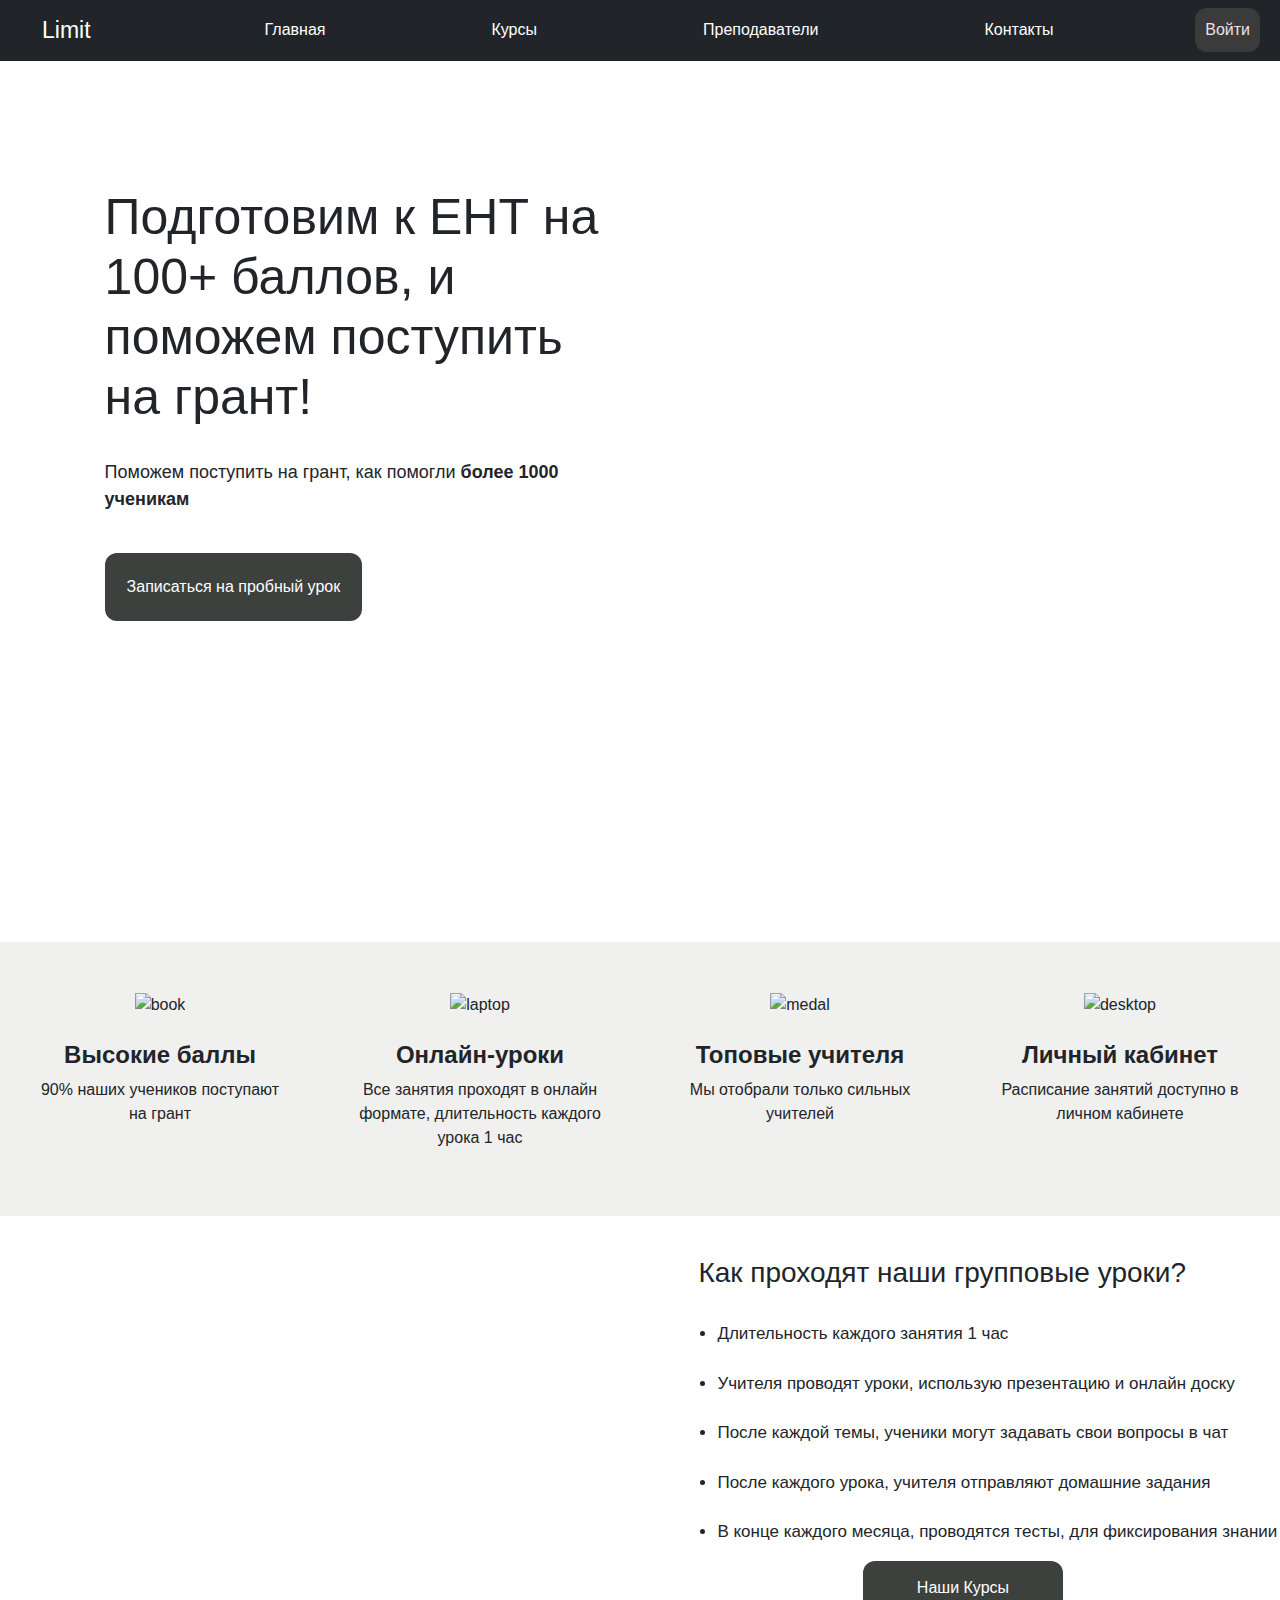
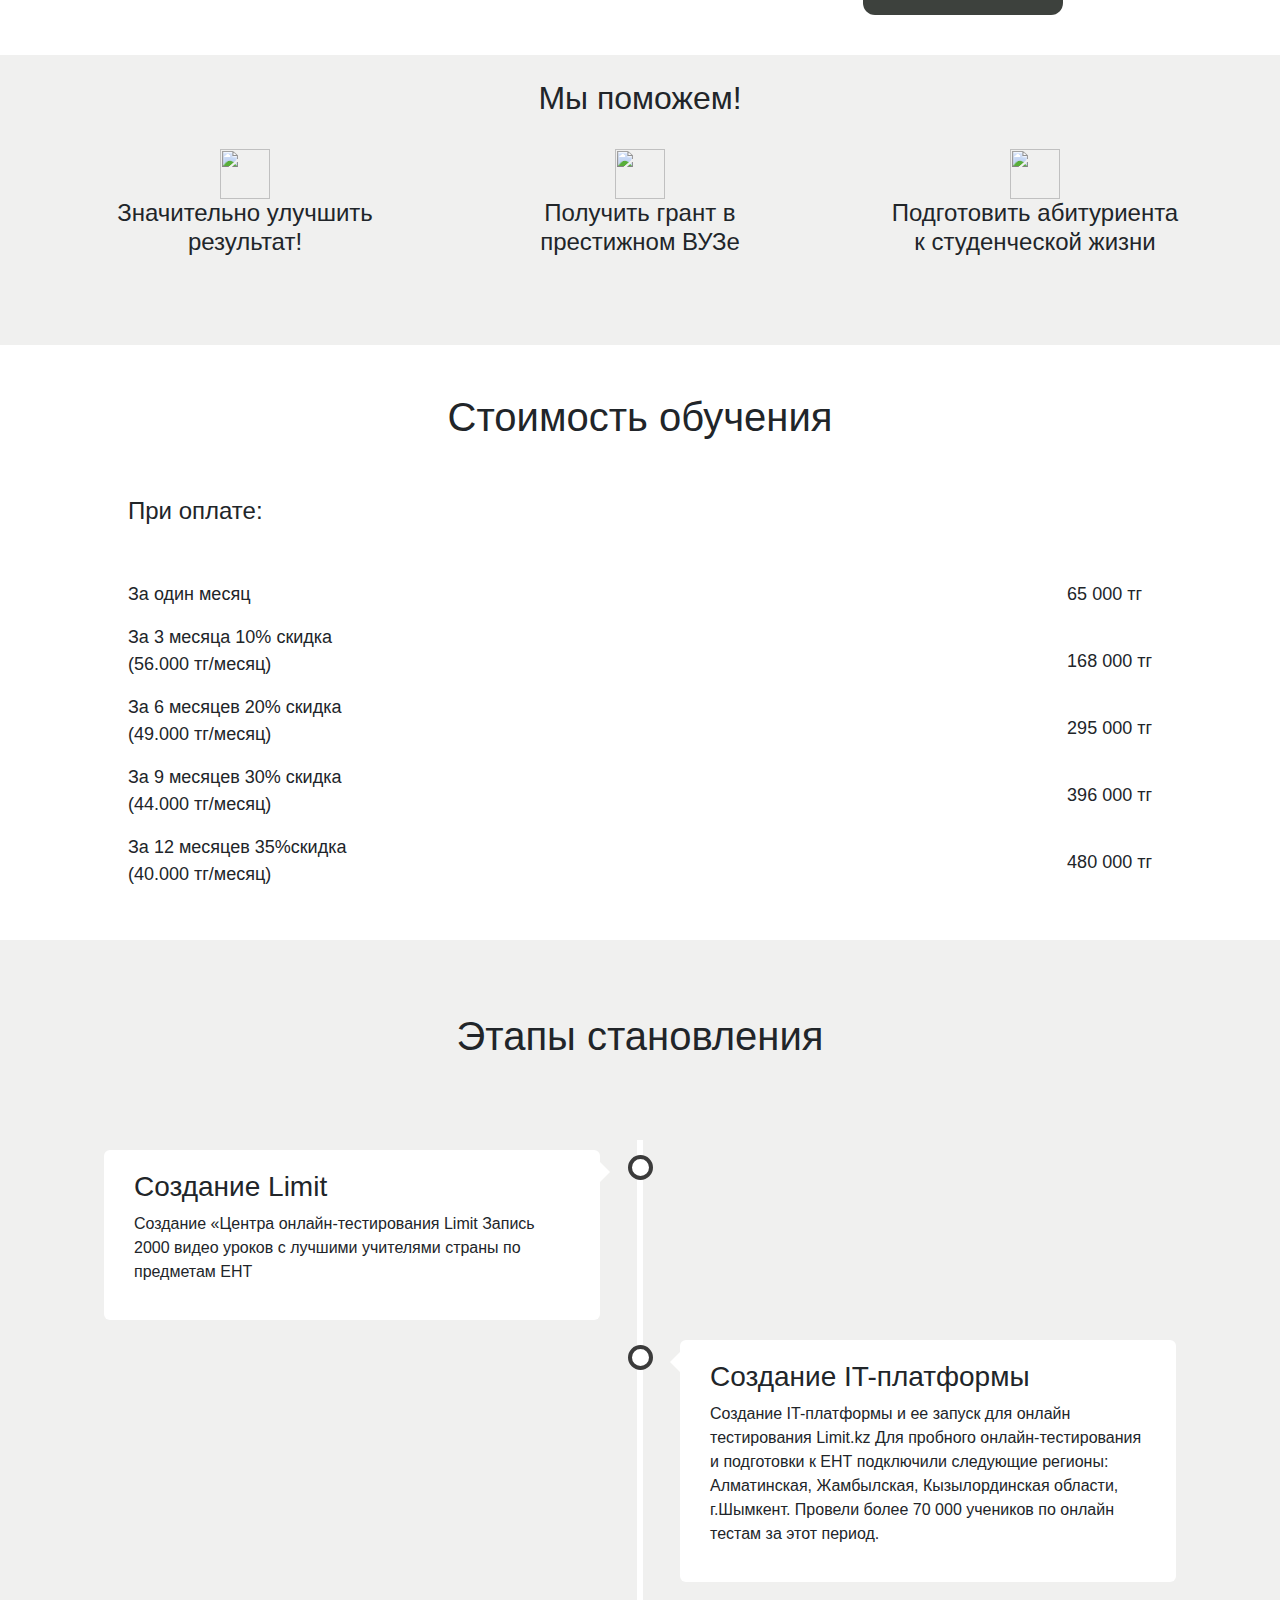
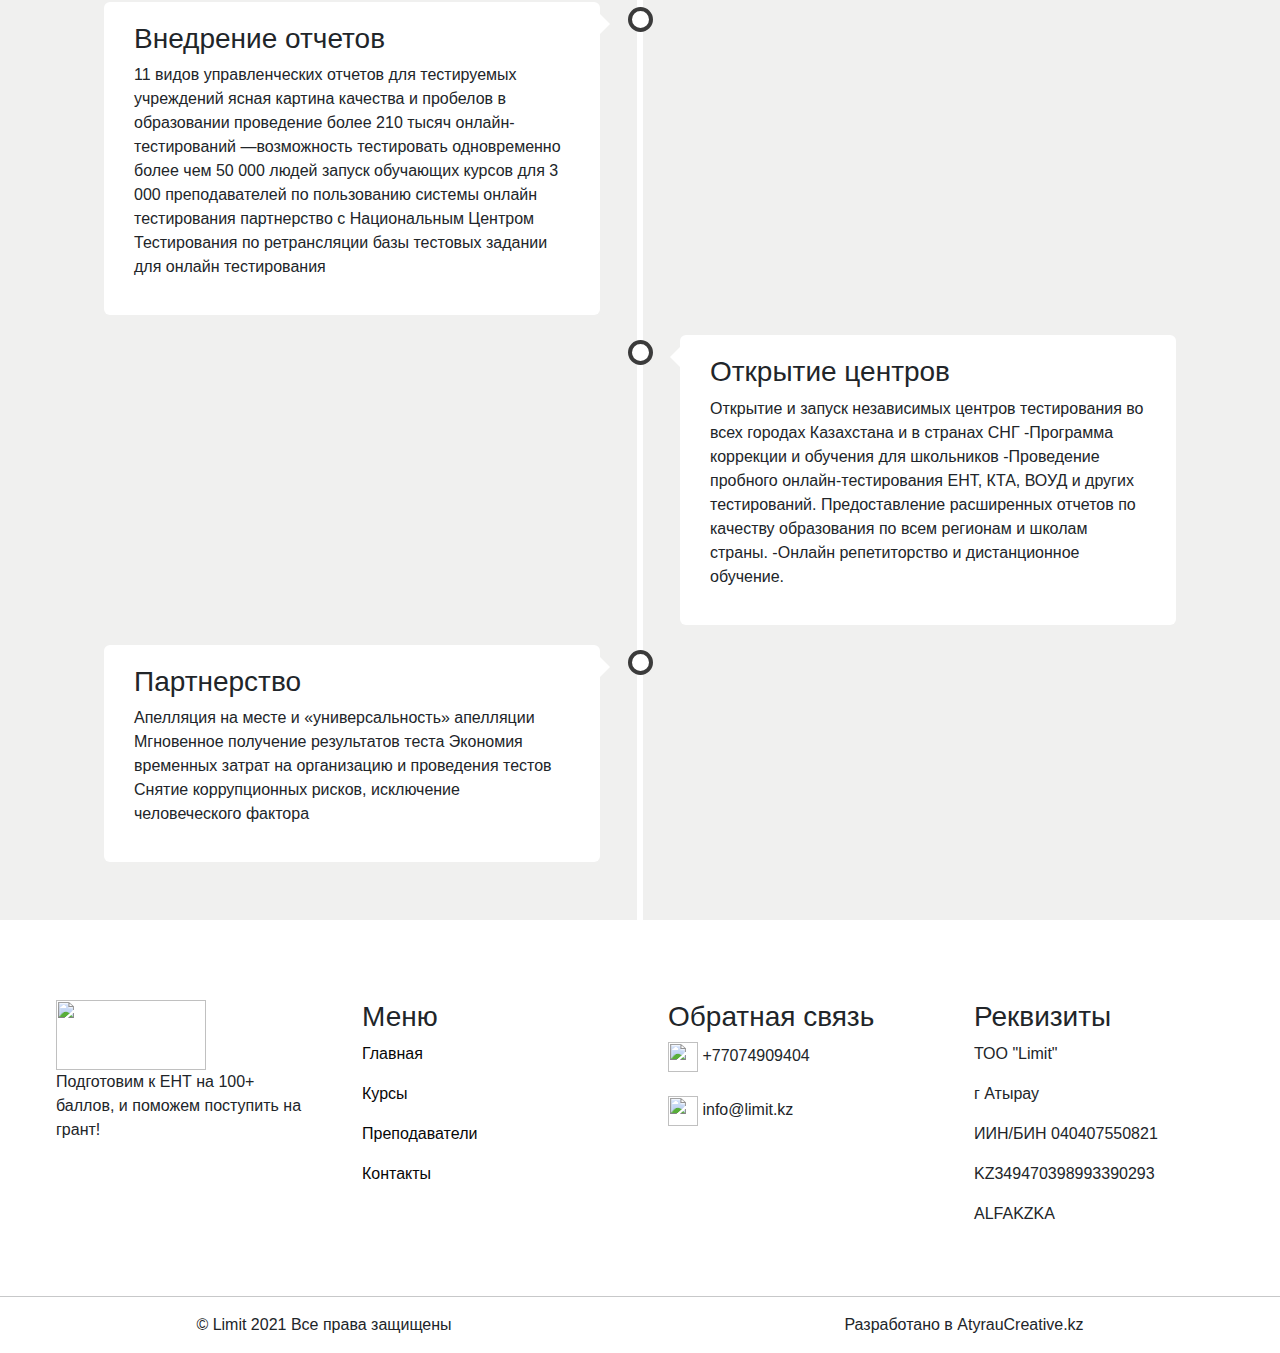
==== index.html @ 0dac2106 "Add files via upload" ====
<!DOCTYPE html> 
<html lang="en">
<head>
    <meta charset="UTF-8">
    <meta http-equiv="X-UA-Compatible" content="IE=edge">
    <meta name="viewport" content="width=device-width, initial-scale=1.0">
    
    <link rel="SHORTCUT ICON" href="https://i.yapx.ru/PUry1.png" type="image/x-icon">
    <link href="https://cdn.jsdelivr.net/npm/bootstrap@5.1.2/dist/css/bootstrap.min.css" rel="stylesheet">
    <script src="https://cdn.jsdelivr.net/npm/bootstrap@5.1.2/dist/js/bootstrap.bundle.min.js"></script>

    <link rel="stylesheet" href="style.css">
    <title>Limit!</title>
</head>
<body>
     <!-- HEADER -->
     <nav class="navbar navbar-expand-sm bg-dark navbar-dark">
      <div class="container-fluid">
      <a class="navbar-brand" href="index.html" style="font-size: 23px;">Limit</a>     
   <button class="navbar-toggler" type="button" data-bs-toggle="collapse" data-bs-target="#collapsibleNavbar">
          <span class="navbar-toggler-icon"></span>
        </button>
        <div class="collapse navbar-collapse" id="collapsibleNavbar">
          <ul class="navbar-nav">
            <li class="nav-item">
              <a class="nav-link " href="index.html">Главная</a>
            </li>
            <li class="nav-item">
              <a class="nav-link" href="course.html">Курсы</a>
            </li>
            <li class="nav-item">
              <a class="nav-link" href="teacher.html">Преподаватели</a>
            </li>
            <li class="nav-item">
              <a class="nav-link" href="contact.html">Контакты</a>
            </li>
            <li id = "own" class="nav-item">
              <a class="nav-link" href="button.html">Войти</a>
            </li>
          </ul>
        </div>
       
      </div>
      <a href="button.html"><button class="buttonNav" >Войти</button></a>
    </nav>
    
    <br><br><br>
    
    <div id="id01" class="modal">
  
      <form class="modal-content-animate" action="/action_page.php" method="post">
        <div class="imgcontainer">
          <span onclick="document.getElementById('id01').style.display='none'" class="close" title="Close Modal">&times;</span>
          <h3 >Заявка
          </h3>
        </div>
    
        <div class="container">
          <label for="uname"><b>Телефон</b></label>
          <input type="text" placeholder="Номер телефона" name="uname" required> 
    
          <label for="psw"><b>Email</b></label>
          <input type="password" placeholder="Электроннная почта" name="psw" required>
            
          <button type="submit" style="background-color: rgb(68, 66, 66);">Отправить</button>
         
        </div>
    
        
      </form>
    </div>
    



 <!-- 1PAGE -->
 <div class="container1">
    <div class="menu1">
      <div class="left">
        <h1>Подготовим к ЕНТ на 100+ баллов, и поможем поступить на грант!</h1>
        <br>
        <p>Поможем поступить на грант, как помогли <b>более 1000 ученикам</b></p>
        <br>
        <button class="button1 " onclick="document.getElementById('id01').style.display='block'" style="width:auto;">Записаться на пробный урок</button>
      </div>
    
      <div class="right">
        <img src="https://sun9-35.userapi.com/impg/pWj6iaJW_vq00JJOR-OpjnWLlGrEmEBuooP3Bw/r8zqyT6bFM4.jpg?size=437x300&quality=96&sign=6079b3f58e074c1f6ad339d360a677c9&type=album" alt="">
    </div>
  </div>
  </div>


      <!-- 2PAGE -->
      <div class="container2">
        <div class="features">
          <div class="featuresPArt1">
          <div  class="features_item">
            <img class="features_icon" src="https://cdn-icons-png.flaticon.com/512/182/182321.png" alt="book">
            <br>
            <br>
            <h4 class="features_title"><b>Высокие баллы</b></h4>
            <p class="features_text">90% наших учеников поступают на грант</p>
          </div>
          <div  class="features_item">
            <img class="features_icon" src="https://cdn-icons-png.flaticon.com/512/689/689396.png" alt="laptop">
            <br>
            <br>
            <h4 class="features_title"><b>Онлайн-уроки</b></h4>
            <p class="features_text">Все занятия проходят в онлайн формате, длительность каждого урока 1 час</p>
          </div>
        </div>
<div class="featuresPArt2">
          <div class="features_item">
            <img class="features_icon" src="https://cdn-icons-png.flaticon.com/128/1851/1851036.png" alt="medal">
            <br>
            <br>
            <h4 class="features_title"><b>Топовые учителя</b></h4>
            <p class="features_text">Мы отобрали только сильных учителей</p>
          </div>
          <div class="features_item">
            <img class="features_icon" src="https://cdn-icons-png.flaticon.com/128/2933/2933190.png" alt="desktop">
            <br>
            <br>
            <h4 class="features_title"><b>Личный кабинет</b></h4>
            <p class="features_text">Расписание занятий доступно в личном кабинете</p>
          </div>
        </div>
      </div>
      </div>



 <!-- 3PAGE -->
 <div class="container4">
  <div class="menu4">
    <div class="left4">
      <h2>Как проходят наши групповые уроки?</h2>
      <iframe  width="560" height="315" src="https://www.youtube.com/embed/Q8uiYhbn8l8" title="YouTube video player" frameborder="0" allow="accelerometer; autoplay; clipboard-write; encrypted-media; gyroscope; picture-in-picture" allowfullscreen></iframe>
    </div>
    <div class="right4">
      <h3>Как проходят наши групповые уроки?</h3>
      <br>
      <ul>
        <li>Длительность каждого занятия 1 час</li>
        <br>
        <li>Учителя проводят уроки, использую презентацию и онлайн доску</li>
        <br>
        <li>После каждой темы, ученики могут задавать свои вопросы в чат</li>
        <br>
        <li>После каждого урока, учителя отправляют домашние задания</li>
        <br>
        <li>В конце каждого месяца, проводятся тесты, для фиксирования знании</li>
      </ul>
      <button class="button5">Наши Курсы</button>
    </div>
  </div>
</div>


    <!-- 4PAGE -->
    <div class="container3">
      <br>
      <h2>Мы поможем!</h2>
      <br>
      <div class="like">
        <div class="inf">
          <img src="https://icones.pro/wp-content/uploads/2021/04/icone-noire-noir.png" alt="" width="50px" height="50px">
          <h4>Значительно улучшить результат!</h4>
          <br>
        </div>
        <div class="inf">
          <img src="https://icon-library.com/images/graduate-hat-icon/graduate-hat-icon-29.jpg" alt="" width="50px" height="50px">
          <h4>Получить грант в престижном ВУЗе</h4>
          <br>
        </div>
        <div class="inf">
          <img src="https://cdn.pixabay.com/photo/2016/03/31/15/33/contact-1293388_960_720.png" alt="" width="50px" height="50px">
          <h4>Подготовить абитуриента к студенческой жизни</h4>
          <br>
        </div>

      </div>
      
    </div>


    <div class="container5">
      <br><br>
      <h1 style="text-align: center;">Стоимость обучения </h1>
      <br>
      <br>
      <h4>При оплате:</h4>
      <br>
      <br>
      <div class="price">
      <div class="data">

        <p>За один месяц</p>
        <p>За 3 месяца 10% скидка <br> (56.000 тг/месяц)</p>
        <p>За 6 месяцев 20% скидка <br> (49.000 тг/месяц)</p>
        <p>За 9 месяцев 30% скидка <br>(44.000 тг/месяц)</p>
        <p>За 12 месяцев 35%скидка <br>(40.000 тг/месяц)</p>
      </div>
      <div class="oplata">
        <p>65 000 тг</p>
        <br>
        <p>168 000 тг</p>
        <br>
        <p>295 000 тг</p>
        <br>
        <p>396 000 тг</p>
        <br>
        <p>480 000 тг</p>
        <br>
      </div>
      
    </div>
    <br>
     
    </div>

      
<div class="vverx">
  <br><br><br>
  <h1 style="text-align: center;">Этапы становления</h1>
  <br><br><br>
    <div class="timeline">
      <div class="container99 left99">
        <div class="content">
          <h3>Создание Limit</h3>
          <p>Создание «Центра онлайн-тестирования Limit Запись 2000 видео уроков с лучшими учителями страны по предметам ЕНТ</p>
        </div>
      </div>
      <div class="container99 right99">
        <div class="content">
          <h3>Создание IT-платформы</h3>
          <p>Создание IT-платформы и ее запуск для онлайн тестирования Limit.kz Для пробного онлайн-тестирования и подготовки к ЕНТ подключили следующие регионы: Алматинская, Жамбылская, Кызылординская области, г.Шымкент. Провели более 70 000 учеников по онлайн тестам за этот период.</p>
        </div>
      </div>
      <div class="container99 left99">
        <div class="content">
          <h3>Внедрение отчетов</h3>
          <p>11 видов управленческих отчетов для тестируемых учреждений

            ясная картина качества и пробелов в образовании
            
            проведение более 210 тысяч онлайн-тестирований —возможность тестировать одновременно более чем 50 000 людей
            
            запуск обучающих курсов для 3 000 преподавателей по пользованию системы онлайн тестирования
            
            партнерство с Национальным Центром Тестирования по ретрансляции базы тестовых задании для онлайн тестирования</p>
        </div>
      </div>
      <div class="container99 right99">
        <div class="content">
          <h3>Открытие центров</h3>
          <p>Открытие и запуск независимых центров тестирования во всех городах Казахстана и в странах СНГ -Программа коррекции и обучения для школьников -Проведение пробного онлайн-тестирования ЕНТ, КТА, ВОУД и других тестирований. Предоставление расширенных отчетов по качеству образования по всем регионам и школам страны. -Онлайн репетиторство и дистанционное обучение.</p>
        </div>
      </div>
      <div class="container99 left99">
        <div class="content">
          <h3>Партнерство</h3>
          <p>Апелляция на месте и «универсальность» апелляции
            Мгновенное получение результатов теста
            Экономия временных затрат на организацию и проведения тестов
            Снятие коррупционных рисков, исключение человеческого фактора</p>
        </div>
      </div>
      
      <br><br>
    </div>
  </div>
     <div class="container8">
      <div class="foot">
        <div class="info">
          <img class="footer_img" src="https://i.ibb.co/WczHdCg/2021-10-10-15-48-49.png" width="150px" height="70px">
          <p>Подготовим к ЕНТ на 100+ баллов, и поможем поступить на грант!</p>

        </div>
        <div class="info">
          <h3>Меню</h3>
          <p><a class="footer_link" href="index.html">Главная</a></p>
          <p><a class="footer_link" href="course.html">Курсы</a></p>
          <p><a class="footer_link" href="teacher.css">Преподаватели</a></p>
          <p><a class="footer_link" href="contact.html">Контакты</a></p>
        </div>
        <div class="info">
          <h3>Обратная связь</h3>
          <img  src="https://www.pinclipart.com/picdir/big/544-5446132_call-icons-png-transparent-call-icon-png-clipart.png" alt="" width="30px" height="30px">
          +77074909404
          <br>
          <br>  
          <p><img src="https://www.pngrepo.com/png/64223/512/chat.png" alt="" width="30px" height="30px">  info@limit.kz</p>
        </div>
        <div class="info">
          <h3>Реквизиты</h3>
          <p>ТОО "Limit"</p>
          <p>г Атырау</p>
          <p>ИИН/БИН 040407550821</p>
          <p>KZ349470398993390293</p>
          <p>ALFAKZKA</p>
          

        </div>
        
    </div>
  
   <div class="hralu2">   
    <hr>
 </div>

   <div class="foot_text">
     <p >© Limit 2021 Все права защищены</p>
     <div class="rev">
     <p>Разработано в AtyrauCreative.kz</p>

     </div> 
   </div>
    </div>



    <script>
      // Get the modal
      var modal = document.getElementById('id01');
      
      // When the user clicks anywhere outside of the modal, close it
      window.onclick = function(event) {
          if (event.target == modal) {
              modal.style.display = "none";
          }
      }
      </script>
    </body>

    
</html>
---- style.css ----
* {
    box-sizing: border-box;
  }
  
 
  
  /* The actual timeline (the vertical ruler) */
  .vverx{
      width: 100%;
      background-color: rgb(240, 240, 239);
  }
  .timeline {
    position: relative;
    max-width: 90%;
    margin: 0 auto;
    
    font-family: Helvetica, sans-serif;
  }
  .data,.oplata p{
      font-size: 18px;
  }
  @media screen and (max-width: 460px) {
    .data,.oplata p{
        font-size: 15px;
    }
  }

  
  /* The actual timeline (the vertical ruler) */
  .timeline::after {
    content: '';
    position: absolute;
    width: 6px;
    background-color: white;
    top: 0;
    bottom: 0;
    left: 50%;
    margin-left: -3px;
  }
  
  /* Container99 around content */
  .container99 {
    padding: 10px 40px;
    position: relative;
    background-color: inherit;
    width: 50%;
  }
  
  /* The circles on the timeline */
  .container99::after {
    content: '';
    position: absolute;
    width: 25px;
    height: 25px;
    right: -13px;
    background-color: white;
    border: 4px solid #3b3b3b;
    top: 15px;
    border-radius: 50%;
    z-index: 1;
  }
  
  /* Place the container99 to the left99 */
  .left99 {
    left: 0;
  }
  
  /* Place the container99 to the right99 */
  .right99 {
    left: 50%;
  }
  
  /* Add arrows to the left99 container99 (pointing right99) */
  .left99::before {
    content: " ";
    height: 0;
    position: absolute;
    top: 22px;
    width: 0;
    z-index: 1;
    right: 30px;
    border: medium solid white;
    border-width: 10px 0 10px 10px;
    border-color: transparent transparent transparent white;
  }
  
  /* Add arrows to the right99 container99 (pointing left99) */
  .right99::before {
    content: " ";
    height: 0;
    position: absolute;
    top: 22px;
    width: 0;
    z-index: 1;
    left: 30px;
    border: medium solid white;
    border-width: 10px 10px 10px 0;
    border-color: transparent white transparent transparent;
  }
  
  /* Fix the circle for container99s on the right99 side */
  .right99::after {
    left: -12px;
  }
  
  /* The actual content */
  .content {
    padding: 20px 30px;
    background-color: white;
    position: relative;
    border-radius: 6px;
  }
  
  /* Media queries - Responsive timeline on screens less than 600px wide */
  @media screen and (max-width: 1000px) {
    /* Place the timelime to the left99 */
    .timeline::after {
    left: 31px;
    }
    
    /* Full-width container99s */
    .container99 {
    width: 100%;
    padding-left: 70px;
    padding-right: 25px;
    }
    
    /* Make sure that all arrows are pointing left99wards */
    .container99::before {
    left: 60px;
    border: medium solid white;
    border-width: 10px 10px 10px 0;
    border-color: transparent white transparent transparent;
    }
  
    /* Make sure all circles are at the same spot */
    .left99::after, .right99::after {
    left: 15px;
    }
    
    /* Make all right99 container99s behave like the left99 ones */
    .right99 {
    left: 0%;
    }
  }
  

  

body {font-family: Arial, Helvetica, sans-serif;}

/* Full-width input fields */
input[type=text], input[type=password] {
  width: 100%;
  padding: 12px 20px;
  margin: 8px 0;
  display: inline-block;
  border: 1px solid #ccc;
  box-sizing: border-box;
}
.modal button {
  background-color: #04AA6D;
  color: white;
  padding: 14px 20px;
  margin: 8px 0;
  border: none;
  cursor: pointer;
  width: 100%;
}

.modal button:hover {
  opacity: 0.8;
}


.cancelbtn {
  width: auto;
  padding: 10px 18px;
  background-color: #f44336;
}
.imgcontainer {
  text-align: center;
  margin: 24px 0 12px 0;
  position: relative;
}

img.avatar {
  width: 40%;
  border-radius: 50%;
}

.container {
  padding: 16px;
}

span.psw {
  float: right;
  padding-top: 16px;
}

.modalAll{
    max-width: 50%;
}           

/* The Modal (background) */
.modal {
  display: none; /* Hidden by default */
  position: fixed; /* Stay in place */
  z-index: 1; /* Sit on top */
  left: 0;
  top: 0;
  width: 100%; /* Full width */
  height: 100%; /* Full height */
  overflow: auto; /* Enable scroll if needed */
  background-color: rgb(0,0,0); /* Fallback color */
  background-color: rgba(0,0,0,0.4); /* Black w/ opacity */
  padding-top: 60px;

}

/* Modal Content/Box */
.modal-content-animate {
  background-color: #fefefe;
  margin: 5% auto 15% auto; /* 5% from the top, 15% from the bottom and centered */
  border: 1px solid #888;
  border-radius: 1%;
  height: 60%;
  width: 450px; /* Could be more or less, depending on screen size */
}


.close {
  position: absolute;
  right: 25px;
  top: 0;
  color: #000;
  font-size: 35px;
  font-weight: bold;
}

.close:hover,
.close:focus {
  color: rgb(104, 103, 103);
  cursor: pointer;
}

/* Add Zoom Animation */
.animate {
  -webkit-animation: animatezoom 0.6s;
  animation: animatezoom 0.6s
}

@-webkit-keyframes animatezoom {
  from {-webkit-transform: scale(0)} 
  to {-webkit-transform: scale(1)}
}
  
@keyframes animatezoom {
  from {transform: scale(0)} 
  to {transform: scale(1)}
}

/* Change styles for span and cancelon extra small screens */
/* footer */
/* footer */
.foot{
    height: 320px;
    display: flex;
    justify-content: space-evenly;
    margin-top: 40px;
}
.info{
    width: 250px;
    height: 270px;
    margin-top: 40px
}

.footer_link {
    color: rgb(7, 7, 7);
    text-decoration: none;
}
.footer_link :hover{
    text-decoration: underline;
    
}
.foot_text{
    display: flex;
    justify-content: space-around;
    margin-top: 13px;
}
.info a:hover{
    color: black;
    text-decoration: underline;
    
    }


 /* footer */

/* .container2 */

.container2{
    background-color: rgb(240, 240, 239);
    margin-top: 140px;
}
.features{
    display: flex;
    justify-content: space-around;
}
.featuresPArt1{
    width: 50%;
    height: auto;
    display: flex;
    justify-content: space-around;

}
.featuresPArt2{
    width: 50%;
    height: auto;
    display: flex;
    justify-content: space-around;
}
.features_item{
    text-align: center;
    margin-top: 50px;
    width: 250px;
    margin-bottom: 50px;
    
}
.features_icon{
    width: 60px;
    height: 60px;
}   
/* .container2 */
.container5{
    margin: auto;
    width: 80%;
}
*
.price{
    display: flex;
    justify-content:space-between;
    
}



/* container4 */

.menu4{
    display: flex;
    justify-content: space-evenly;
    margin-top: 40px;
}
.left4{
    /* max-width: 100%; */
    /* height: auto; */
    /* width: 50%; */
    /* padding: 30px;
    margin-left: 70px;
    margin-top: 50px;
    margin-bottom: 50px; */
    margin-left: 20px;
}
.right4{
    /* width: 50%;
    padding: 15px;
    margin-top: 50px;
    margin-bottom: 50px; */
    margin-left: 100px;
    
}
.right4 li{
    font-size: 17px;
    font-family: 'Gill Sans', 'Gill Sans MT', Calibri, 'Trebuchet MS', sans-serif;
}
.right4 h3{
    margin-left: 13px;
}
.button2 {
    border-radius:12px ;
    background-color: #3d413d;
    border: none;
    color: white;
    padding: 15px;
    text-align: center;
    font-size: 16px;
    cursor: pointer;
    margin-left: 8px;
  }

  .button5 {
    border-radius:12px ;
    background-color: #3d413d;
    border: none;
    color: white;
    padding: 15px;
    font-size: 16px;
    cursor: pointer;
    width: 200px;
    text-align: center;
    margin-left: 30%;
    
   
  }






/* container4 */

/* .container3 */

.container3{
    width: 100%;
    height: 290px;
    background-color: rgb(240, 240, 239);
    margin-top: 40px;
}
.container3 h2{
    text-align: center;
}
.inf{
    width: 300px;
    /* height: 400px; */
    text-align: center;
}
.like{
    display: flex;
    justify-content: space-evenly;
}


/* .container3 */

*{
    margin: 0;
}
.navbar{
    width: 100%;
    position: fixed;
    z-index: 1000;
}
.navbar-brand{
    margin-left: 30px;
}
.nav-item{
    margin-left: 150px;
    
}
.nav-link{
    color: white !important;
}
.buttonNav {
    border-radius:12px ;
    background-color: #3b3b3b;
    border: none;
    color: rgb(233, 227, 227) !important;
    padding: 10px;
    text-align: center;
    font-size: 16px;
    cursor: pointer;
    margin-right: 20px;
  }

  #own{
    display: none;
}   
.left4 h2{
    display: none;
}

/* header */
.container1{
    margin: auto;
    width: 86%;
    height:70vh;
   
    
}

.menu1{
    display: flex;
    margin-top: 100px;
    height: 100vh;

}
.left{
    width: 50%;
    height: 400px;
    padding: 15px;

}
.left h1{
    font-size: 50px;
    font-family: "Gill Sans", sans-serif;
}
.left p{
    font-size: 18px;
    font-family: "Gill Sans", sans-serif;
}
.right{
    margin-left: 70px;
    /* margin-top: 80px; */
}
.button1 {
    border-radius:12px ;
    background-color: #3d413d;
    border: none;
    color: white;
    padding: 22px;
    text-align: center;
    font-size: 16px;
    cursor: pointer;
  }

  
/* body
body
body
body
body
body
body
body
body
body
body
body
body
body
body
body */


@media screen and (max-width: 1200px) {
.left h1{
    font-size:  200%;
}
.container1 {
    height: 45  0px;
}
.right4{
    margin: 0 0 0 0;

}
.left4{
    margin: 0 0 0 0;
}
.menu4{
    display: block;
    text-align: center;
}
.left4 h2{
    display: block;
    margin-bottom: 40px;
}
.right4 h3{
    display: none; 
}
.right4 ul{
    list-style: none;
}

iframe{
    width: 700px;
    height: 400px;
}
.right4 li{
    font-size: 18px;
}
.button5{
    margin: 0%;
}
}
@media screen and (max-width: 1160px) {
.nav-item{
    margin-left: 100px;
}
.navbar{
    max-width: 100%;
}
.card{
    width: 300px;
    height: 800px;
}
.card button{
    margin-left:50px ;
    text-align: center;
}
}
@media screen and (max-width:1100px) {
.info{
    width: 200px;
    
}
.container8{
    width: 100%;
}
.foot{
    display: flex;
    justify-content: space-evenly;
}
}
@media screen and (max-width: 1054px) {
.left h1{
    font-size:  170%;
}
.left p{
    font-size:  100%;
}
.container1 {
    height: 400px;
}
}

@media screen and (max-width: 1002px) {
    .nav-item{
        margin-left: 70px;
    }
    .nav-link{
    font-size: 14px;
}
.modal-content-animate {
    margin-top: 70px;
}
.featuresPArt1{
    display: block;
    width: 30%;
    height: auto;
}
.featuresPArt2{
    display: block;
    width: 30%;
    height: auto;

}
}
@media screen and (max-width: 989px) {
.left h1{
    font-size:  150%;
}
.left p{
    font-size:  80%;
}
.right img{
        max-width: 100%;
        height: auto;
}
.left.button1{
    max-width: 100%;
    height: auto;   
}
.container1 {
    height: 250px;
}

.card li{
    font-size: 14px;
}
.card button{
    margin-left: 16%;
}
.card{
    height: 740px;
}
}
@media screen and (max-width:930px) {   
    .cards{
        display: block;
        width: 100% ;
    }
    .card{
        width: 50%;
        margin-left: 25%;
        height: 650px;
        margin-bottom: 20px;
    }
    .card li{
        text-align: center;
    }
    .card button{
        margin-left: 27%;
    }
    }
@media screen and (max-width: 900px) {
    .nav-item{
        margin-left: 50px;

    }
    .nav-link{
        font-size: 14px;
    }
}
@media screen and (max-width: 856px) {
.left h1{
    font-size:  140%;
}
.left p{
    font-size:  80%;
}
.right img{
        max-width: 100%;
        height: auto;
}
.button1{
    max-width: 100%;
    height: auto;   
}
.container1 {
    height: 250px;
}
}
@media screen and (max-width: 823px) {
.left h1{
    font-size:  130%;
}
.left p{
    font-size:  80%;
}
.right img{
        max-width: 100%;
        height: auto;
}
.button1{
    max-width: 100%;
    height: auto;   
    font-size: 90%;
}
.container1 {
    height: 250px;
}   
}

@media screen and (max-width: 805px) {
    .nav-item{
        margin-left: 30px;

    }
    .nav-link{
        font-size: 14px;
    }
}
@media screen and (max-width: 789px) {
    .left h1{
        font-size:  125%;
    
    }
    .left p{
        font-size:  78%;
    }
    .right img{
        max-width: 120%;    
        height: auto;
        /* margin-right: 20px; */
    }
    .button1{
        max-width: 100%;
        height: auto;  
        font-size: 82%; 
    }
    .left{
    width:100%;
    }
    .container1 {
        height: 250px;
    }
    }
    @media screen and (max-width:774px) {
        .info{
            width: 150px;
            
        }
        .container8{
            width: 100%;
        }
        .foot{
            display: flex;
            justify-content: space-evenly;
            display:none; 
        }
        .hralu {
            display: none;
            margin: 0 0 0 0;
        }
        hr {
            margin: 0.00001px 0;
            color: inherit;
            background-color: currentColor;
            border: 0;
            opacity: .25;
        }
        .hralu2{
            margin: 0 0 0 0;
        }

        .foot_text p{
            font-size: 13px;
        }
        }
@media screen and (max-width: 742px) {
    .nav-item{
        margin-left: 20px;

    }
    .nav-link{
        font-size: 13px;
    }
}
@media screen and (max-width: 740px) {
    iframe{
        width: 500px;
        height: 300px;
    }
 }
@media screen and (max-width: 676px){
    .features_item{
        max-width: 100% ;
        height: auto;
    }
    }
@media screen and (max-width: 650px) {
    .card li{
        list-style: none;
        margin-right: 10%;
        
    }   
}
@media screen and (max-width: 630px ){
    .inf h4{
        font-size: 20px;
    }
    }
@media screen and (max-width: 618px) {
    .left h1{
        font-size:  120%;
    
    }
    .menu1{
        margin-top: 80px;
    }
    .left p{
        font-size:  75%;
    }   
    .button1{
        max-width: 100%;
        height: auto;   
    }
    .left{
    width:120%;
    }
    .right4 li{
        font-size: 16px;
    }
    }
 @media screen and (max-width: 576px) {
.nav-item{
    margin-left: 17px;
}
.navbar{
    width: 100%;
}
.nav-link{
    font-size: 13px;
}
.buttonNav{
    display: none;
}
#own{
    display:block;
}
.nav-item{
    text-align: center;
}
.container2{
    margin-top:70px;
}
}
@media screen and (max-width: 575px) {
span.psw {
    display: block;
    float: none;
}
.cancelbtn {
    width: 100%;
}
.modal-content-animate {
    background-color: #fefefe;
    margin: 5% auto 15% auto; /* 5% from the top, 15% from the bottom and centered */
    border: 1px solid #888;
    width: 300px; /* Could be more or less, depending on screen size */
    margin-top: 100px;
}
.container1 .menu1 {
    max-width: 100%;
    height: auto;
    display: block;
}
.container1{
    height:100%;
}
.left{
    max-width: 100%;
    height: auto;       
}
.right  {
    margin: 0 0 0 0;
    /* padding: 0; */
    text-align: center;
    max-width: 100%;
    height: auto; 
    margin-top: 40px;

}
.right img {
    text-align: center;
}
.left{
    text-align: center;
}
.button1{
    max-width:100%;
    height: auto;
    font-size: 85%; 

}
.menu1{
    margin-top: 50px;
    
}
.right4 ul{
    margin: 0%;
    padding: 0%;
    margin-bottom: 30px;
}
.featuresPArt1{
    display: block;
    width: 70%;
    height: auto;
}
.featuresPArt2{
    display: block;
    width: 70%;
    height: auto;
}
#first{
    display: block;
}
.featuresItem2{
    display: block;
}
}
@media screen and (max-width: 505px){
.container2 .features{
    display: block;
    text-align: center;
    height: 900px;   
}
.featuresPArt1{
    text-align: center;
    margin-left: 120px;
}
.featuresPArt2{
    text-align: center;
    margin-left: 120px;
}
iframe{
    width: 80%;
}
.right4 li{
    font-size: 15px ;
}
}
@media screen and (max-width: 500px) {
.button1{
    max-width:100%;
    height: auto;
}
.right {
    margin: 0 0 0 0;
    margin-top: 40px;
    text-align: center;
}
.right img {
    text-align: center;
    max-width: 100%;
    height: auto; 

}
.features{
    width: 100%;
}  
}
@media screen and (max-width: 450px ){
.container2 .features{
    display: block;
    text-align: center;
    
}
.left4 h2{
    font-size: 23px;
}
.featuresPArt1{
    text-align: center;
    margin-left: 95px;

}
.featuresPArt2{
    text-align: center;
    margin-left: 95px;
}
} 

@media screen and (max-width: 433px ){
.featuresPArt1{
    text-align: center;
    margin-left: 80px;
}
.featuresPArt2{
    text-align: center;
    margin-left: 80px;
    
}
}
@media screen and (max-width:420px) {
.rev{
    display: none;
}
.hralu{
    display: none;
}
}
@media screen and (max-width: 400px ){
.featuresPArt1{
    text-align: center;
    margin-left: 70px;

}
.featuresPArt2{
    text-align: center;
    margin-left: 70px;
}
}
@media screen and (max-width: 370px ){
.container2 .features{
    display: block;
    text-align: center;
}
.featuresPArt1{
    align-items: center;
    margin-left: 60px;
}
.featuresPArt2{
    text-align: center;
    margin-left: 60px;
}
.inf h4{
    font-size: 16px;
}
}               
@media screen and (max-width: 341px ){
.featuresPArt1{
    text-align: center;
margin-left: 35px;

}
.featuresPArt2{
    text-align: center;
    margin-left: 35px;
}
iframe{
    width: 300px;
    height: 200px;
}
}
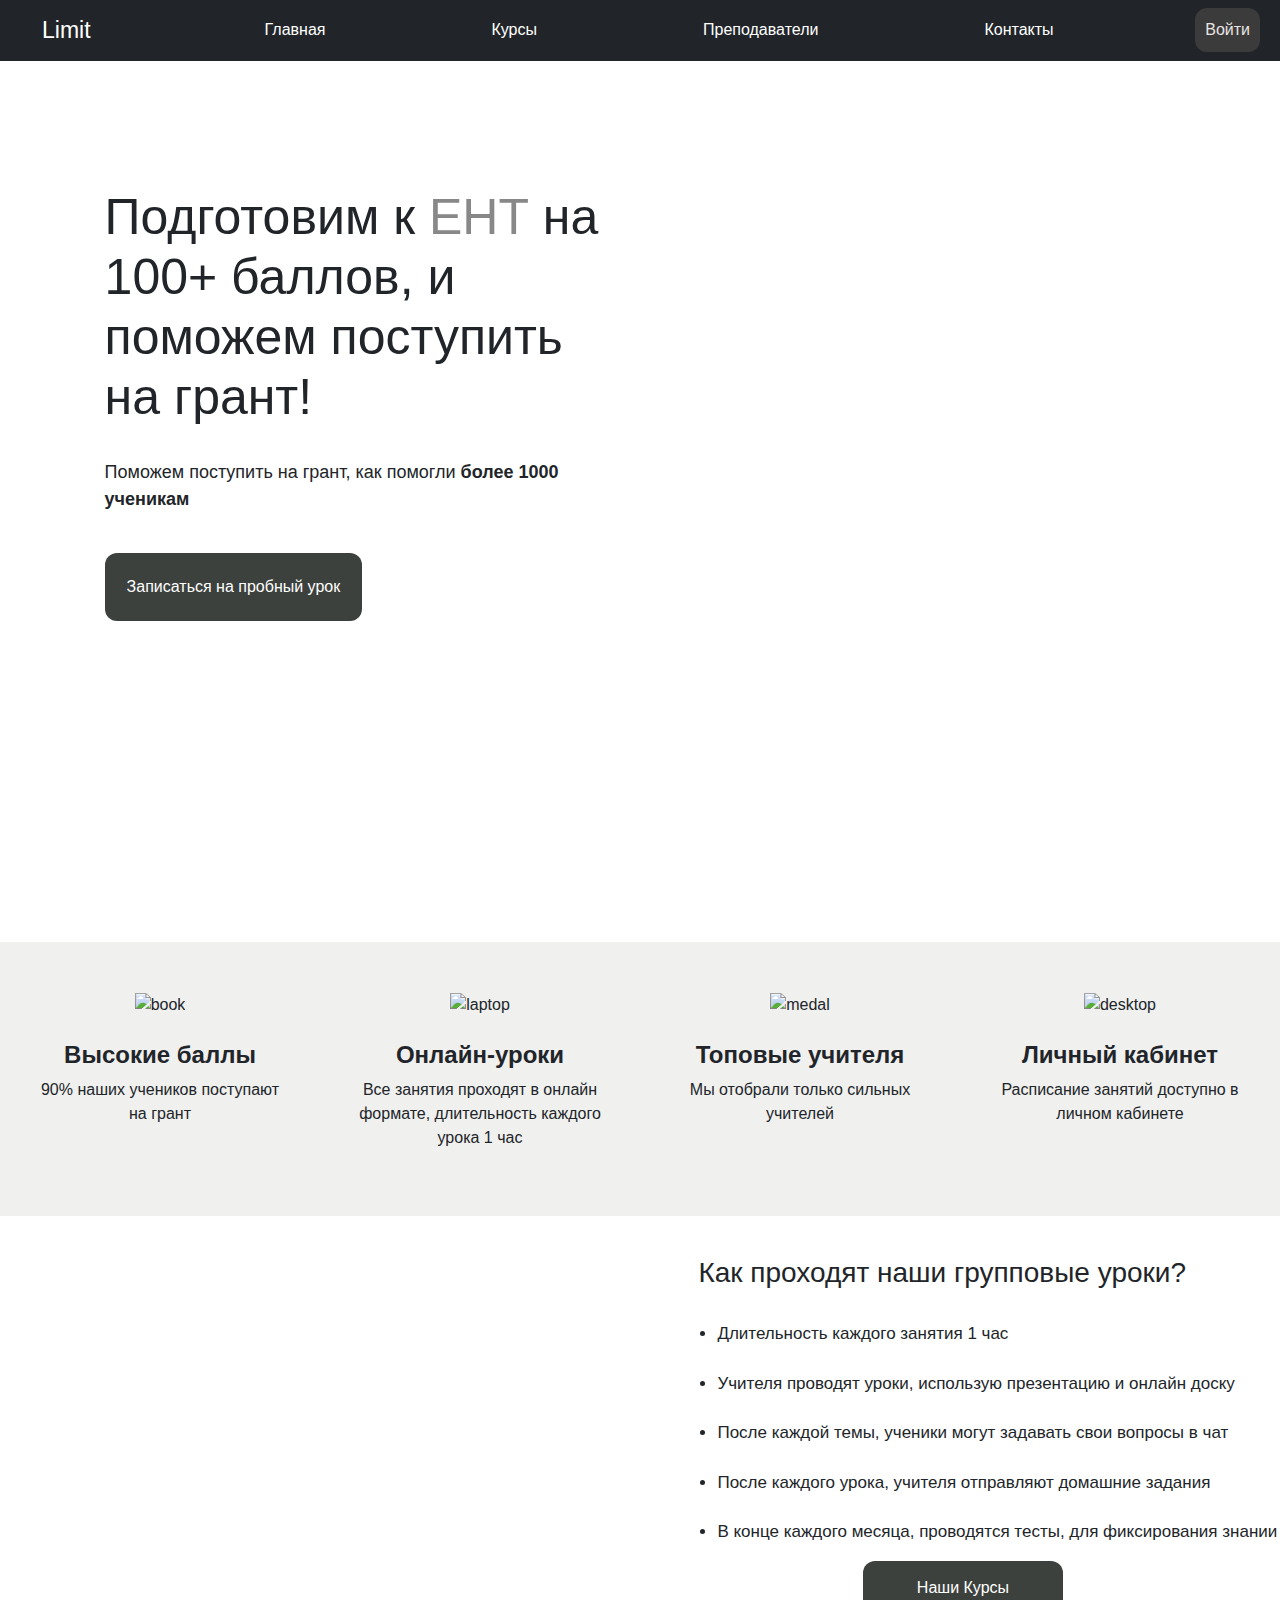
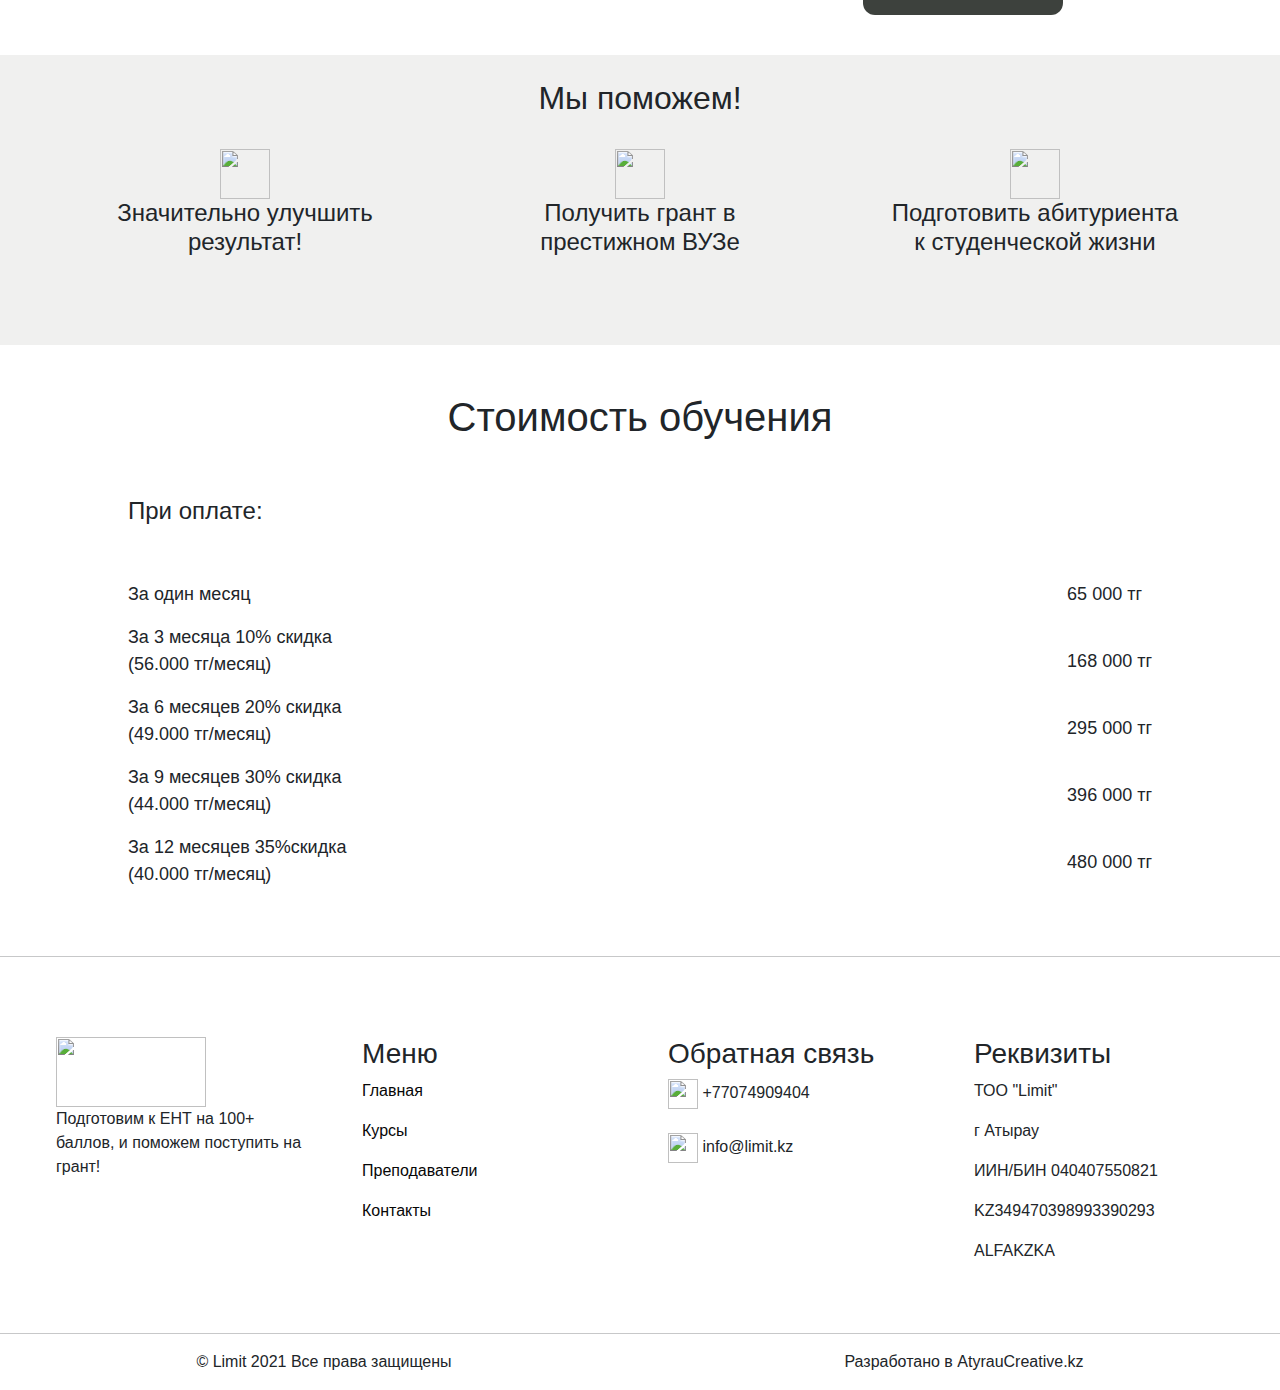
==== commit 4dc6175f: "Add files via upload" ====
--- a/index.html
+++ b/index.html
@@ -8,16 +8,23 @@
     <link rel="SHORTCUT ICON" href="https://i.yapx.ru/PUry1.png" type="image/x-icon">
     <link href="https://cdn.jsdelivr.net/npm/bootstrap@5.1.2/dist/css/bootstrap.min.css" rel="stylesheet">
     <script src="https://cdn.jsdelivr.net/npm/bootstrap@5.1.2/dist/js/bootstrap.bundle.min.js"></script>
-
-    <link rel="stylesheet" href="style.css">
+    <link rel="stylesheet" href="https://maxcdn.bootstrapcdn.com/font-awesome/4.5.0/css/font-awesome.min.css">
+    <link href="https://fonts.googleapis.com/css?family=Merriweather:400,900,900i" rel="stylesheet">
+    <link rel="stylesheet" href="style.css">  
     <title>Limit!</title>
 </head>
+
+<a id="button"></a>
+
 <body>
+  
+  
+
      <!-- HEADER -->
      <nav class="navbar navbar-expand-sm bg-dark navbar-dark">
       <div class="container-fluid">
       <a class="navbar-brand" href="index.html" style="font-size: 23px;">Limit</a>     
-   <button class="navbar-toggler" type="button" data-bs-toggle="collapse" data-bs-target="#collapsibleNavbar">
+       <button class="navbar-toggler" type="button" data-bs-toggle="collapse" data-bs-target="#collapsibleNavbar">
           <span class="navbar-toggler-icon"></span>
         </button>
         <div class="collapse navbar-collapse" id="collapsibleNavbar">
@@ -48,7 +55,7 @@
     
     <div id="id01" class="modal">
   
-      <form class="modal-content-animate" action="/action_page.php" method="post">
+      <form class="modal-content-animate" >
         <div class="imgcontainer">
           <span onclick="document.getElementById('id01').style.display='none'" class="close" title="Close Modal">&times;</span>
           <h3 >Заявка
@@ -56,17 +63,14 @@
         </div>
     
         <div class="container">
-          <label for="uname"><b>Телефон</b></label>
-          <input type="text" placeholder="Номер телефона" name="uname" required> 
-    
-          <label for="psw"><b>Email</b></label>
-          <input type="password" placeholder="Электроннная почта" name="psw" required>
-            
+          <label><b>Телефон</b></label>
+          <input type="text" placeholder="Номер телефона"  required> 
+    
+          <label><b>Email</b></label>   
+          <input type="text" placeholder="Электроннная почта"  required>
           <button type="submit" style="background-color: rgb(68, 66, 66);">Отправить</button>
          
         </div>
-    
-        
       </form>
     </div>
     
@@ -77,11 +81,11 @@
  <div class="container1">
     <div class="menu1">
       <div class="left">
-        <h1>Подготовим к ЕНТ на 100+ баллов, и поможем поступить на грант!</h1>
+        <h1>Подготовим к <span class="typing">ЕНТ</span> на 100+ баллов, и поможем поступить на грант!</h1>
         <br>
         <p>Поможем поступить на грант, как помогли <b>более 1000 ученикам</b></p>
         <br>
-        <button class="button1 " onclick="document.getElementById('id01').style.display='block'" style="width:auto;">Записаться на пробный урок</button>
+        <button class="button1 " onclick="document.getElementById('id01').style.display='block'">Записаться на пробный урок</button>
       </div>
     
       <div class="right">
@@ -136,7 +140,7 @@
   <div class="menu4">
     <div class="left4">
       <h2>Как проходят наши групповые уроки?</h2>
-      <iframe  width="560" height="315" src="https://www.youtube.com/embed/Q8uiYhbn8l8" title="YouTube video player" frameborder="0" allow="accelerometer; autoplay; clipboard-write; encrypted-media; gyroscope; picture-in-picture" allowfullscreen></iframe>
+      <iframe  width="560" height="315" src="https://www.youtube.com/embed/Q8uiYhbn8l8"></iframe>
     </div>
     <div class="right4">
       <h3>Как проходят наши групповые уроки?</h3>
@@ -152,7 +156,7 @@
         <br>
         <li>В конце каждого месяца, проводятся тесты, для фиксирования знании</li>
       </ul>
-      <button class="button5">Наши Курсы</button>
+      <a href="course.html"><button class="button5">Наши Курсы</button></a>
     </div>
   </div>
 </div>
@@ -220,57 +224,7 @@
      
     </div>
 
-      
-<div class="vverx">
-  <br><br><br>
-  <h1 style="text-align: center;">Этапы становления</h1>
-  <br><br><br>
-    <div class="timeline">
-      <div class="container99 left99">
-        <div class="content">
-          <h3>Создание Limit</h3>
-          <p>Создание «Центра онлайн-тестирования Limit Запись 2000 видео уроков с лучшими учителями страны по предметам ЕНТ</p>
-        </div>
-      </div>
-      <div class="container99 right99">
-        <div class="content">
-          <h3>Создание IT-платформы</h3>
-          <p>Создание IT-платформы и ее запуск для онлайн тестирования Limit.kz Для пробного онлайн-тестирования и подготовки к ЕНТ подключили следующие регионы: Алматинская, Жамбылская, Кызылординская области, г.Шымкент. Провели более 70 000 учеников по онлайн тестам за этот период.</p>
-        </div>
-      </div>
-      <div class="container99 left99">
-        <div class="content">
-          <h3>Внедрение отчетов</h3>
-          <p>11 видов управленческих отчетов для тестируемых учреждений
-
-            ясная картина качества и пробелов в образовании
-            
-            проведение более 210 тысяч онлайн-тестирований —возможность тестировать одновременно более чем 50 000 людей
-            
-            запуск обучающих курсов для 3 000 преподавателей по пользованию системы онлайн тестирования
-            
-            партнерство с Национальным Центром Тестирования по ретрансляции базы тестовых задании для онлайн тестирования</p>
-        </div>
-      </div>
-      <div class="container99 right99">
-        <div class="content">
-          <h3>Открытие центров</h3>
-          <p>Открытие и запуск независимых центров тестирования во всех городах Казахстана и в странах СНГ -Программа коррекции и обучения для школьников -Проведение пробного онлайн-тестирования ЕНТ, КТА, ВОУД и других тестирований. Предоставление расширенных отчетов по качеству образования по всем регионам и школам страны. -Онлайн репетиторство и дистанционное обучение.</p>
-        </div>
-      </div>
-      <div class="container99 left99">
-        <div class="content">
-          <h3>Партнерство</h3>
-          <p>Апелляция на месте и «универсальность» апелляции
-            Мгновенное получение результатов теста
-            Экономия временных затрат на организацию и проведения тестов
-            Снятие коррупционных рисков, исключение человеческого фактора</p>
-        </div>
-      </div>
-      
-      <br><br>
-    </div>
-  </div>
+<hr>
      <div class="container8">
       <div class="foot">
         <div class="info">
@@ -322,16 +276,21 @@
 
 
     <script>
-      // Get the modal
-      var modal = document.getElementById('id01');
-      
-      // When the user clicks anywhere outside of the modal, close it
-      window.onclick = function(event) {
-          if (event.target == modal) {
-              modal.style.display = "none";
-          }
-      }
-      </script>
+    var modal = document.getElementById('id01');
+    window.onclick = function(event) {
+        if (event.target == modal) {
+            modal.style.display = "none";
+        }
+    }
+    </script>
+    <script src="https://cdnjs.cloudflare.com/ajax/libs/typed.js/2.0.12/typed.min.js" referrerpolicy="no-referrer"></script>
+    <script src="script.js"></script>
+
+
+
+    <script src="https://cdnjs.cloudflare.com/ajax/libs/jquery/3.1.1/jquery.min.js"></script>
+
+<script src="item.js"></script>
     </body>
 
     
--- a/style.css
+++ b/style.css
@@ -1,156 +1,23 @@
 * {
     box-sizing: border-box;
   }
-  
+  .typing{
+      color: #888;
+  }
  
-  
-  /* The actual timeline (the vertical ruler) */
   .vverx{
       width: 100%;
       background-color: rgb(240, 240, 239);
   }
-  .timeline {
-    position: relative;
-    max-width: 90%;
-    margin: 0 auto;
-    
-    font-family: Helvetica, sans-serif;
-  }
+
   .data,.oplata p{
       font-size: 18px;
   }
-  @media screen and (max-width: 460px) {
-    .data,.oplata p{
-        font-size: 15px;
-    }
-  }
-
   
-  /* The actual timeline (the vertical ruler) */
-  .timeline::after {
-    content: '';
-    position: absolute;
-    width: 6px;
-    background-color: white;
-    top: 0;
-    bottom: 0;
-    left: 50%;
-    margin-left: -3px;
-  }
-  
-  /* Container99 around content */
-  .container99 {
-    padding: 10px 40px;
-    position: relative;
-    background-color: inherit;
-    width: 50%;
-  }
-  
-  /* The circles on the timeline */
-  .container99::after {
-    content: '';
-    position: absolute;
-    width: 25px;
-    height: 25px;
-    right: -13px;
-    background-color: white;
-    border: 4px solid #3b3b3b;
-    top: 15px;
-    border-radius: 50%;
-    z-index: 1;
-  }
-  
-  /* Place the container99 to the left99 */
-  .left99 {
-    left: 0;
-  }
-  
-  /* Place the container99 to the right99 */
-  .right99 {
-    left: 50%;
-  }
-  
-  /* Add arrows to the left99 container99 (pointing right99) */
-  .left99::before {
-    content: " ";
-    height: 0;
-    position: absolute;
-    top: 22px;
-    width: 0;
-    z-index: 1;
-    right: 30px;
-    border: medium solid white;
-    border-width: 10px 0 10px 10px;
-    border-color: transparent transparent transparent white;
-  }
-  
-  /* Add arrows to the right99 container99 (pointing left99) */
-  .right99::before {
-    content: " ";
-    height: 0;
-    position: absolute;
-    top: 22px;
-    width: 0;
-    z-index: 1;
-    left: 30px;
-    border: medium solid white;
-    border-width: 10px 10px 10px 0;
-    border-color: transparent white transparent transparent;
-  }
-  
-  /* Fix the circle for container99s on the right99 side */
-  .right99::after {
-    left: -12px;
-  }
-  
-  /* The actual content */
-  .content {
-    padding: 20px 30px;
-    background-color: white;
-    position: relative;
-    border-radius: 6px;
-  }
-  
-  /* Media queries - Responsive timeline on screens less than 600px wide */
-  @media screen and (max-width: 1000px) {
-    /* Place the timelime to the left99 */
-    .timeline::after {
-    left: 31px;
-    }
-    
-    /* Full-width container99s */
-    .container99 {
-    width: 100%;
-    padding-left: 70px;
-    padding-right: 25px;
-    }
-    
-    /* Make sure that all arrows are pointing left99wards */
-    .container99::before {
-    left: 60px;
-    border: medium solid white;
-    border-width: 10px 10px 10px 0;
-    border-color: transparent white transparent transparent;
-    }
-  
-    /* Make sure all circles are at the same spot */
-    .left99::after, .right99::after {
-    left: 15px;
-    }
-    
-    /* Make all right99 container99s behave like the left99 ones */
-    .right99 {
-    left: 0%;
-    }
-  }
-  
-
-  
-
-body {font-family: Arial, Helvetica, sans-serif;}
-
-/* Full-width input fields */
-input[type=text], input[type=password] {
+body {
+    font-family: Arial, Helvetica, sans-serif;
+}
+input{
   width: 100%;
   padding: 12px 20px;
   margin: 8px 0;
@@ -164,7 +31,6 @@
   padding: 14px 20px;
   margin: 8px 0;
   border: none;
-  cursor: pointer;
   width: 100%;
 }
 
@@ -173,11 +39,7 @@
 }
 
 
-.cancelbtn {
-  width: auto;
-  padding: 10px 18px;
-  background-color: #f44336;
-}
+
 .imgcontainer {
   text-align: center;
   margin: 24px 0 12px 0;
@@ -193,39 +55,32 @@
   padding: 16px;
 }
 
-span.psw {
-  float: right;
-  padding-top: 16px;
-}
+
 
 .modalAll{
     max-width: 50%;
-}           
-
-/* The Modal (background) */
+}  
 .modal {
-  display: none; /* Hidden by default */
-  position: fixed; /* Stay in place */
-  z-index: 1; /* Sit on top */
+  display: none;
+  position: fixed;
+  z-index: 1;
   left: 0;
   top: 0;
-  width: 100%; /* Full width */
-  height: 100%; /* Full height */
-  overflow: auto; /* Enable scroll if needed */
-  background-color: rgb(0,0,0); /* Fallback color */
-  background-color: rgba(0,0,0,0.4); /* Black w/ opacity */
+  width: 100%;
+  height: 100%;
+  background-color: rgb(0,0,0);
+  background-color: rgba(0,0,0,0.4);
   padding-top: 60px;
 
 }
 
-/* Modal Content/Box */
 .modal-content-animate {
   background-color: #fefefe;
-  margin: 5% auto 15% auto; /* 5% from the top, 15% from the bottom and centered */
+  margin: 5% auto 15% auto; 
   border: 1px solid #888;
   border-radius: 1%;
   height: 60%;
-  width: 450px; /* Could be more or less, depending on screen size */
+  width: 450px;
 }
 
 
@@ -244,25 +99,7 @@
   cursor: pointer;
 }
 
-/* Add Zoom Animation */
-.animate {
-  -webkit-animation: animatezoom 0.6s;
-  animation: animatezoom 0.6s
-}
-
-@-webkit-keyframes animatezoom {
-  from {-webkit-transform: scale(0)} 
-  to {-webkit-transform: scale(1)}
-}
-  
-@keyframes animatezoom {
-  from {transform: scale(0)} 
-  to {transform: scale(1)}
-}
-
-/* Change styles for span and cancelon extra small screens */
-/* footer */
-/* footer */
+
 .foot{
     height: 320px;
     display: flex;
@@ -342,31 +179,16 @@
     justify-content:space-between;
     
 }
-
-
-
-/* container4 */
-
 .menu4{
     display: flex;
     justify-content: space-evenly;
     margin-top: 40px;
 }
 .left4{
-    /* max-width: 100%; */
-    /* height: auto; */
-    /* width: 50%; */
-    /* padding: 30px;
-    margin-left: 70px;
-    margin-top: 50px;
-    margin-bottom: 50px; */
+   
     margin-left: 20px;
 }
 .right4{
-    /* width: 50%;
-    padding: 15px;
-    margin-top: 50px;
-    margin-bottom: 50px; */
     margin-left: 100px;
     
 }
@@ -399,19 +221,8 @@
     cursor: pointer;
     width: 200px;
     text-align: center;
-    margin-left: 30%;
-    
-   
-  }
-
-
-
-
-
-
-/* container4 */
-
-/* .container3 */
+    margin-left: 30%;  
+  }
 
 .container3{
     width: 100%;
@@ -424,7 +235,6 @@
 }
 .inf{
     width: 300px;
-    /* height: 400px; */
     text-align: center;
 }
 .like{
@@ -433,7 +243,7 @@
 }
 
 
-/* .container3 */
+
 
 *{
     margin: 0;
@@ -472,7 +282,7 @@
     display: none;
 }
 
-/* header */
+
 .container1{
     margin: auto;
     width: 86%;
@@ -503,7 +313,6 @@
 }
 .right{
     margin-left: 70px;
-    /* margin-top: 80px; */
 }
 .button1 {
     border-radius:12px ;
@@ -888,9 +697,9 @@
 }
 .modal-content-animate {
     background-color: #fefefe;
-    margin: 5% auto 15% auto; /* 5% from the top, 15% from the bottom and centered */
+    margin: 5% auto 15% auto; 
     border: 1px solid #888;
-    width: 300px; /* Could be more or less, depending on screen size */
+    width: 300px;
     margin-top: 100px;
 }
 .container1 .menu1 {
@@ -1075,8 +884,98 @@
     height: 200px;
 }
 }
-
-
-
-
-
+@media screen and (max-width: 460px) {
+    .data,.oplata p{
+        font-size: 15px;
+    }
+}
+
+
+
+
+
+
+
+
+
+
+#button {
+    display: inline-block;
+    background-color: black;
+    width: 50px;
+    height: 50px;
+    text-align: center;
+    border-radius: 4px;
+    position: fixed;
+    bottom: 30px;
+    right: 30px;
+    transition: background-color .3s, 
+      opacity .5s, visibility .5s;
+    opacity: 0;
+    visibility: hidden;
+    z-index: 1000;
+  }
+  a{
+      text-decoration: none;
+  }
+  #button::after {
+    content: "\f077";
+    font-family: FontAwesome;
+    font-weight: normal;
+    font-style: normal;
+    font-size: 2em;
+    line-height: 50px;
+    color: #fff;
+  }
+  #button:hover {
+    cursor: pointer;
+    background-color: #333;
+  }
+  #button:active {
+    background-color: #555;
+  }
+  #button.show {
+    opacity: 1;
+    visibility: visible;
+  }
+
+  /* Styles for the content section */
+
+  .content {
+    width: 77%;
+    margin: 50px auto;
+    font-family: 'Merriweather', serif;
+    font-size: 17px;
+    color: #6c767a;
+    line-height: 1.9;
+  }
+  @media (min-width: 500px) {
+    .content {
+      width: 43%;
+    }
+    #button {
+      margin: 30px;
+    }
+  }
+  .content h1 {
+    margin-bottom: -10px;
+    color: #03a9f4;
+    line-height: 1.5;
+  }
+  .content h3 {
+    font-style: italic;
+    color: #96a2a7;
+  }
+
+
+
+
+
+
+
+
+
+
+
+
+
